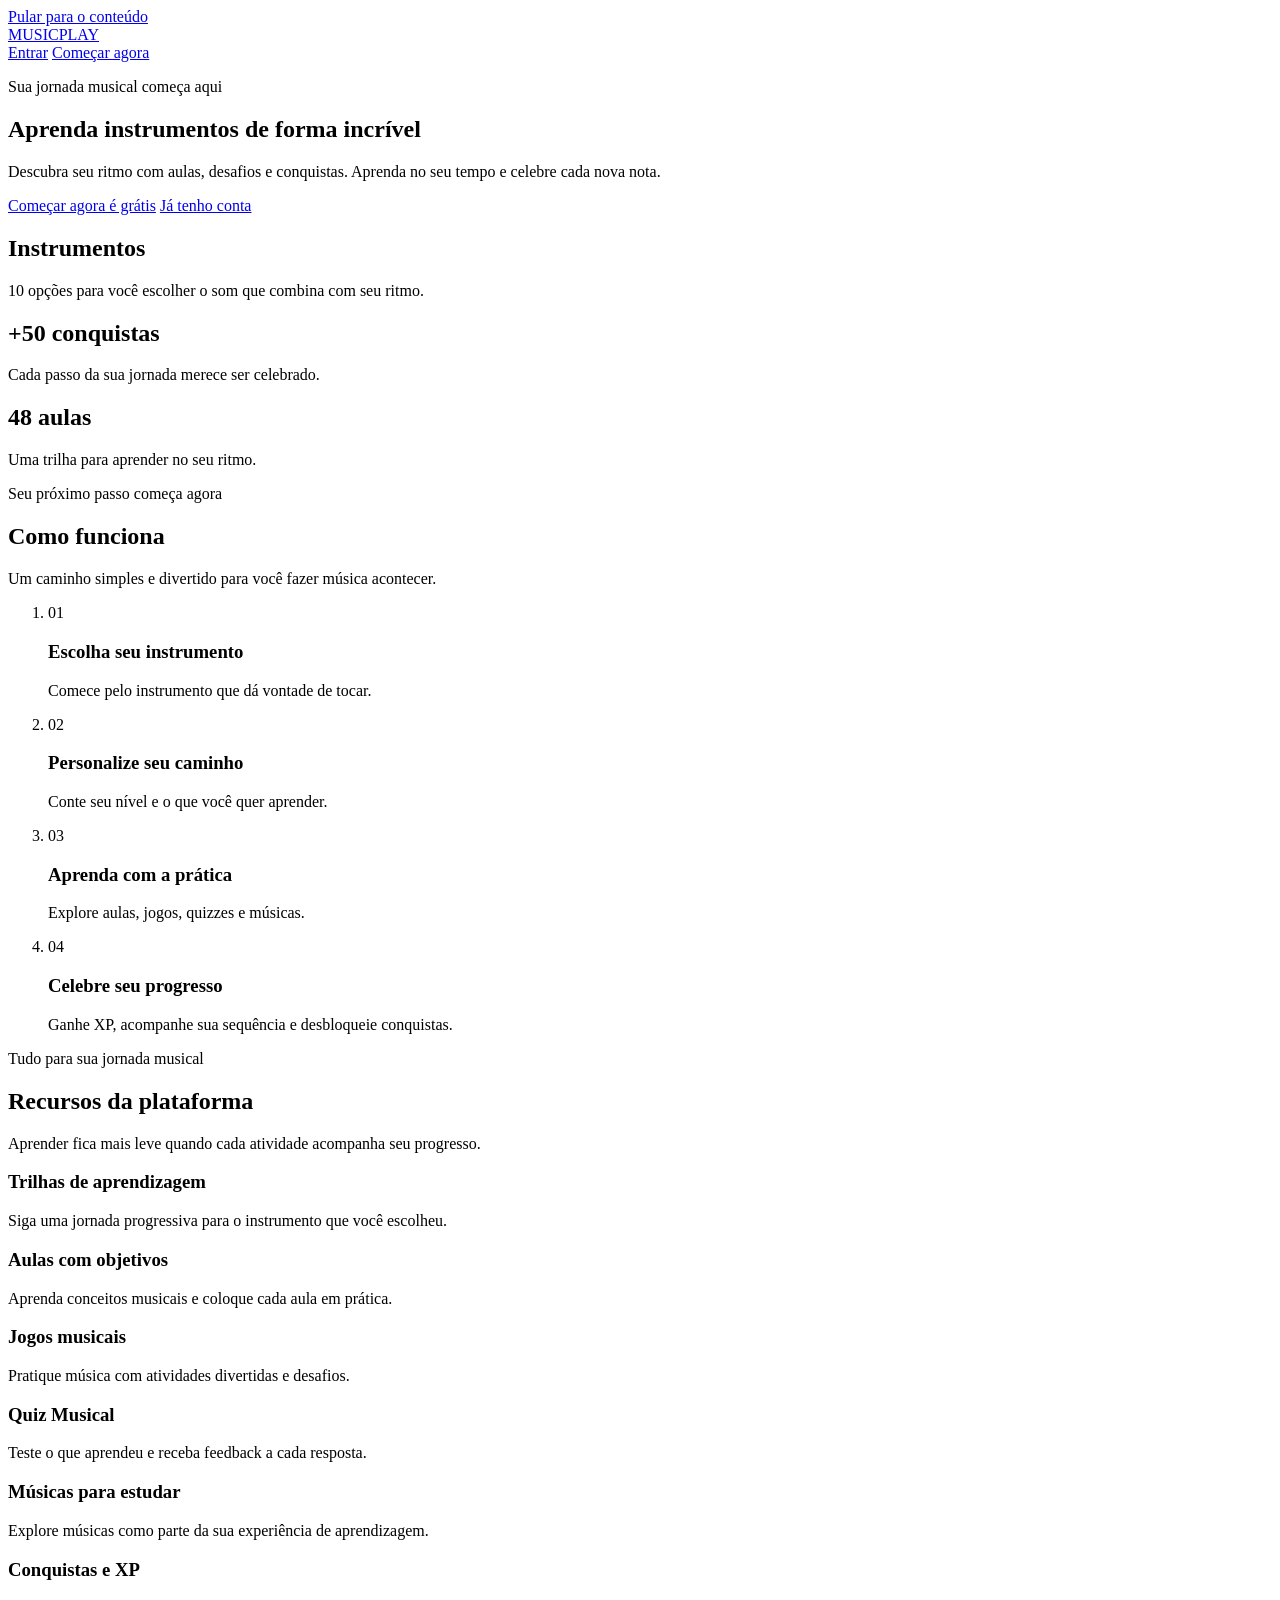
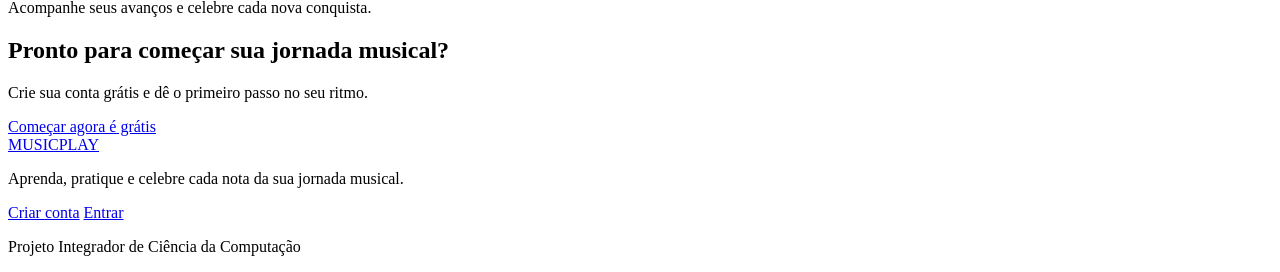
==== index.html @ 396ac292 "feat(html): add landing, signup and login pages" ====
<!doctype html>
<html lang="pt-BR">
  <head>
    <meta charset="utf-8">
    <meta name="viewport" content="width=device-width, initial-scale=1">
    <title>MUSICPLAY | Aprenda música de forma incrível</title>
    <meta
      name="description"
      content="Aprenda seu instrumento no seu ritmo com trilhas, aulas, jogos, quizzes e conquistas no MUSICPLAY."
    >
    <link rel="stylesheet" href="./css/main.css">
    <script type="module" src="./js/main.js"></script>
  </head>
  <body>
    <a class="skip-link" href="#main-content">Pular para o conteúdo</a>
    <header class="site-header">
      <div class="site-header__inner">
        <a class="brand" href="./index.html" aria-label="MUSICPLAY, página inicial">
          <span class="brand__text">MUSICPLAY</span>
        </a>
        <nav class="site-header__actions" aria-label="Acesso à conta">
          <a class="button button--secondary" href="./pages/login.html">Entrar</a>
          <a class="button button--primary" href="./pages/signup.html">Começar agora</a>
        </nav>
      </div>
    </header>

    <main id="main-content">
      <section class="hero" aria-labelledby="hero-title">
        <div class="hero__content">
          <p class="hero__badge">Sua jornada musical começa aqui</p>
          <h1 class="hero__title" id="hero-title">Aprenda instrumentos de forma incrível</h1>
          <p class="hero__description">
            Descubra seu ritmo com aulas, desafios e conquistas. Aprenda no seu tempo e celebre cada nova nota.
          </p>
          <div class="hero__actions">
            <a class="button button--primary" href="./pages/signup.html">Começar agora é grátis</a>
            <a class="button button--secondary" href="./pages/login.html">Já tenho conta</a>
          </div>
        </div>
      </section>

      <section class="highlights" aria-label="Destaques da plataforma">
        <div class="highlights__grid">
          <article class="highlight-card">
            <h2 class="highlight-card__value">Instrumentos</h2>
            <p class="highlight-card__description">10 opções para você escolher o som que combina com seu ritmo.</p>
          </article>
          <article class="highlight-card">
            <h2 class="highlight-card__value">+50 conquistas</h2>
            <p class="highlight-card__description">Cada passo da sua jornada merece ser celebrado.</p>
          </article>
          <article class="highlight-card">
            <h2 class="highlight-card__value">48 aulas</h2>
            <p class="highlight-card__description">Uma trilha para aprender no seu ritmo.</p>
          </article>
        </div>
      </section>

      <section class="how-it-works" aria-labelledby="how-it-works-title">
        <div class="section-heading">
          <p class="section-heading__eyebrow">Seu próximo passo começa agora</p>
          <h2 class="section-heading__title" id="how-it-works-title">Como funciona</h2>
          <p class="section-heading__description">
            Um caminho simples e divertido para você fazer música acontecer.
          </p>
        </div>
        <ol class="steps-list">
          <li class="step-card">
            <span class="step-card__number" aria-hidden="true">01</span>
            <h3 class="step-card__title">Escolha seu instrumento</h3>
            <p class="step-card__description">Comece pelo instrumento que dá vontade de tocar.</p>
          </li>
          <li class="step-card">
            <span class="step-card__number" aria-hidden="true">02</span>
            <h3 class="step-card__title">Personalize seu caminho</h3>
            <p class="step-card__description">Conte seu nível e o que você quer aprender.</p>
          </li>
          <li class="step-card">
            <span class="step-card__number" aria-hidden="true">03</span>
            <h3 class="step-card__title">Aprenda com a prática</h3>
            <p class="step-card__description">Explore aulas, jogos, quizzes e músicas.</p>
          </li>
          <li class="step-card">
            <span class="step-card__number" aria-hidden="true">04</span>
            <h3 class="step-card__title">Celebre seu progresso</h3>
            <p class="step-card__description">Ganhe XP, acompanhe sua sequência e desbloqueie conquistas.</p>
          </li>
        </ol>
      </section>

      <section class="platform-features" aria-labelledby="platform-features-title">
        <div class="section-heading">
          <p class="section-heading__eyebrow">Tudo para sua jornada musical</p>
          <h2 class="section-heading__title" id="platform-features-title">Recursos da plataforma</h2>
          <p class="section-heading__description">
            Aprender fica mais leve quando cada atividade acompanha seu progresso.
          </p>
        </div>
        <div class="feature-grid">
          <article class="feature-card">
            <h3 class="feature-card__title">Trilhas de aprendizagem</h3>
            <p class="feature-card__description">Siga uma jornada progressiva para o instrumento que você escolheu.</p>
          </article>
          <article class="feature-card">
            <h3 class="feature-card__title">Aulas com objetivos</h3>
            <p class="feature-card__description">Aprenda conceitos musicais e coloque cada aula em prática.</p>
          </article>
          <article class="feature-card">
            <h3 class="feature-card__title">Jogos musicais</h3>
            <p class="feature-card__description">Pratique música com atividades divertidas e desafios.</p>
          </article>
          <article class="feature-card">
            <h3 class="feature-card__title">Quiz Musical</h3>
            <p class="feature-card__description">Teste o que aprendeu e receba feedback a cada resposta.</p>
          </article>
          <article class="feature-card">
            <h3 class="feature-card__title">Músicas para estudar</h3>
            <p class="feature-card__description">Explore músicas como parte da sua experiência de aprendizagem.</p>
          </article>
          <article class="feature-card">
            <h3 class="feature-card__title">Conquistas e XP</h3>
            <p class="feature-card__description">Acompanhe seus avanços e celebre cada nova conquista.</p>
          </article>
        </div>
      </section>

      <section class="final-cta" aria-labelledby="final-cta-title">
        <div class="final-cta__content">
          <h2 class="final-cta__title" id="final-cta-title">Pronto para começar sua jornada musical?</h2>
          <p class="final-cta__description">Crie sua conta grátis e dê o primeiro passo no seu ritmo.</p>
          <a class="button button--primary" href="./pages/signup.html">Começar agora é grátis</a>
        </div>
      </section>
    </main>

    <footer class="site-footer">
      <div class="site-footer__inner">
        <a class="brand brand--footer" href="./index.html" aria-label="MUSICPLAY, página inicial">
          <span class="brand__text">MUSICPLAY</span>
        </a>
        <p class="site-footer__text">Aprenda, pratique e celebre cada nota da sua jornada musical.</p>
        <nav class="site-footer__links" aria-label="Links de acesso">
          <a href="./pages/signup.html">Criar conta</a>
          <a href="./pages/login.html">Entrar</a>
        </nav>
        <p class="site-footer__credit">Projeto Integrador de Ciência da Computação</p>
      </div>
    </footer>

    <div class="app-feedback" data-app-feedback role="status" aria-live="polite" aria-atomic="true"></div>
    <div
      class="toast-region"
      data-toast-container
      role="status"
      aria-live="polite"
      aria-relevant="additions text"
    ></div>
  </body>
</html>
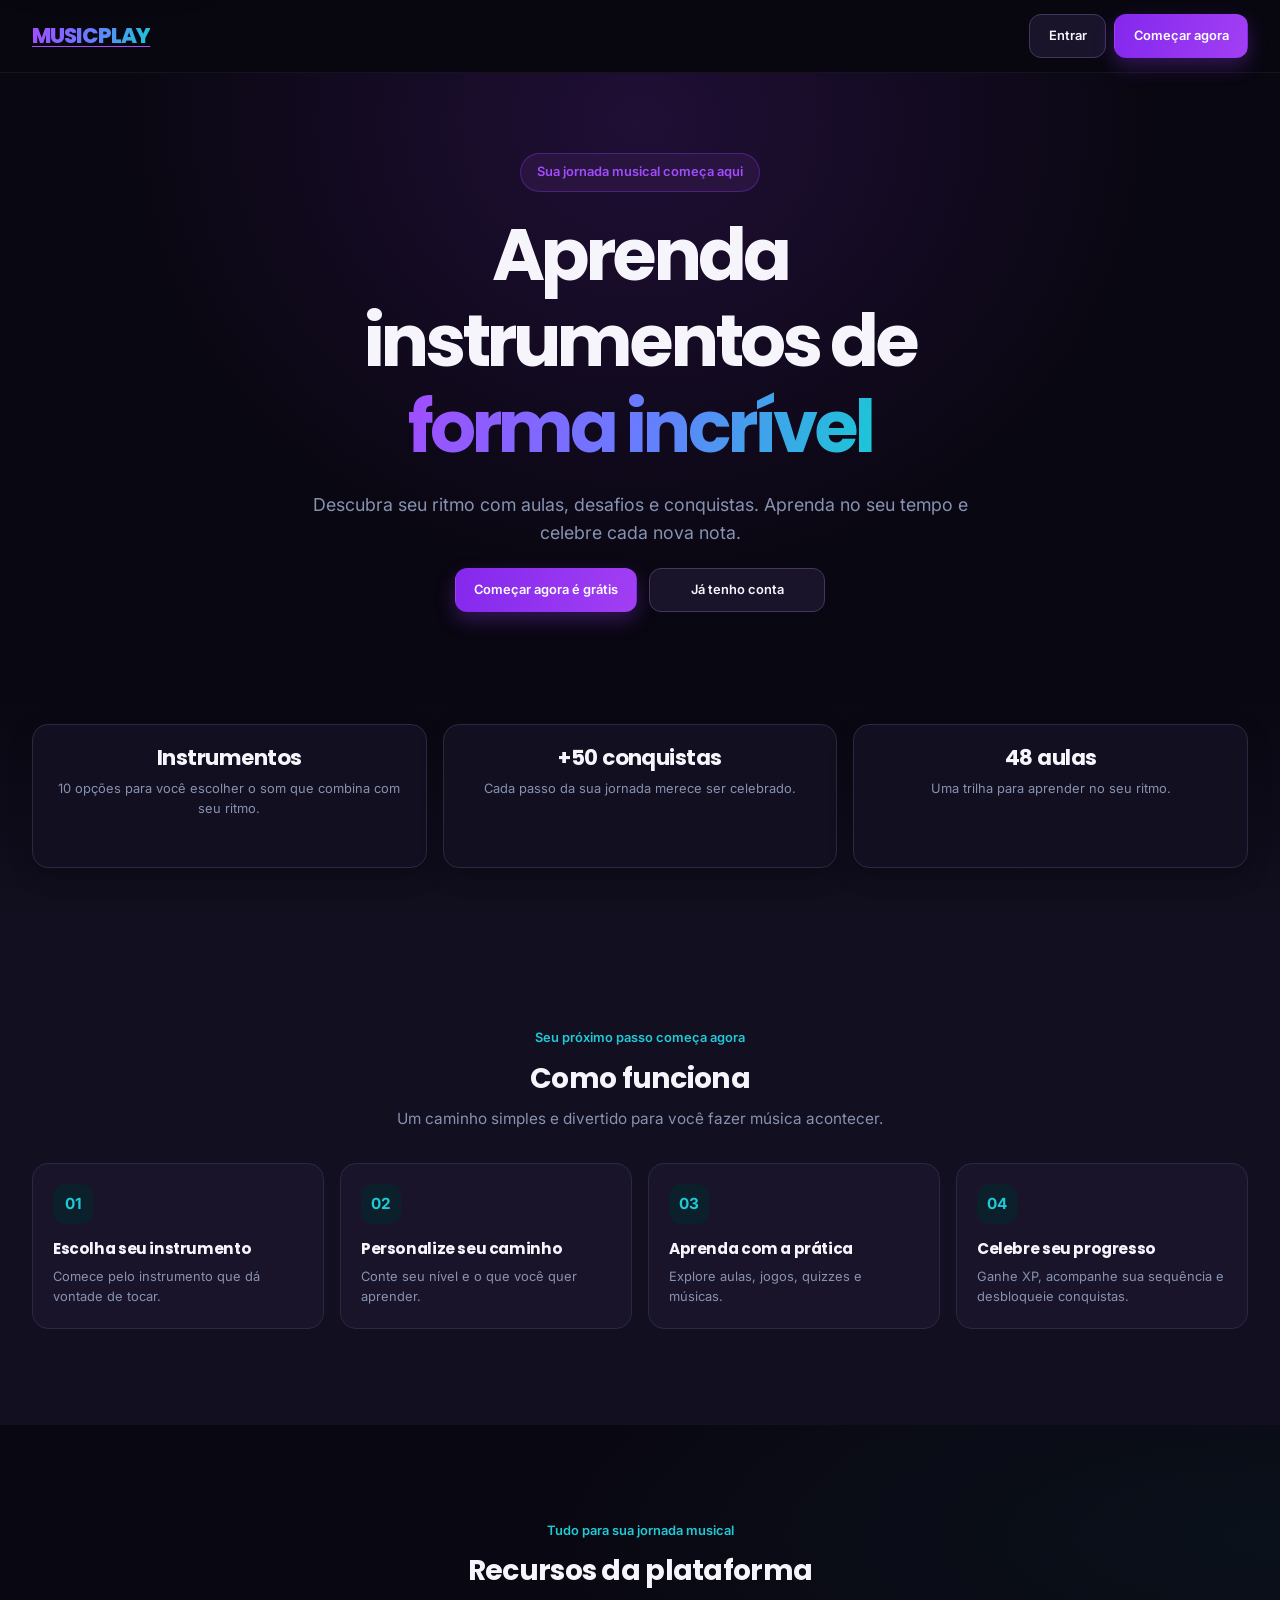
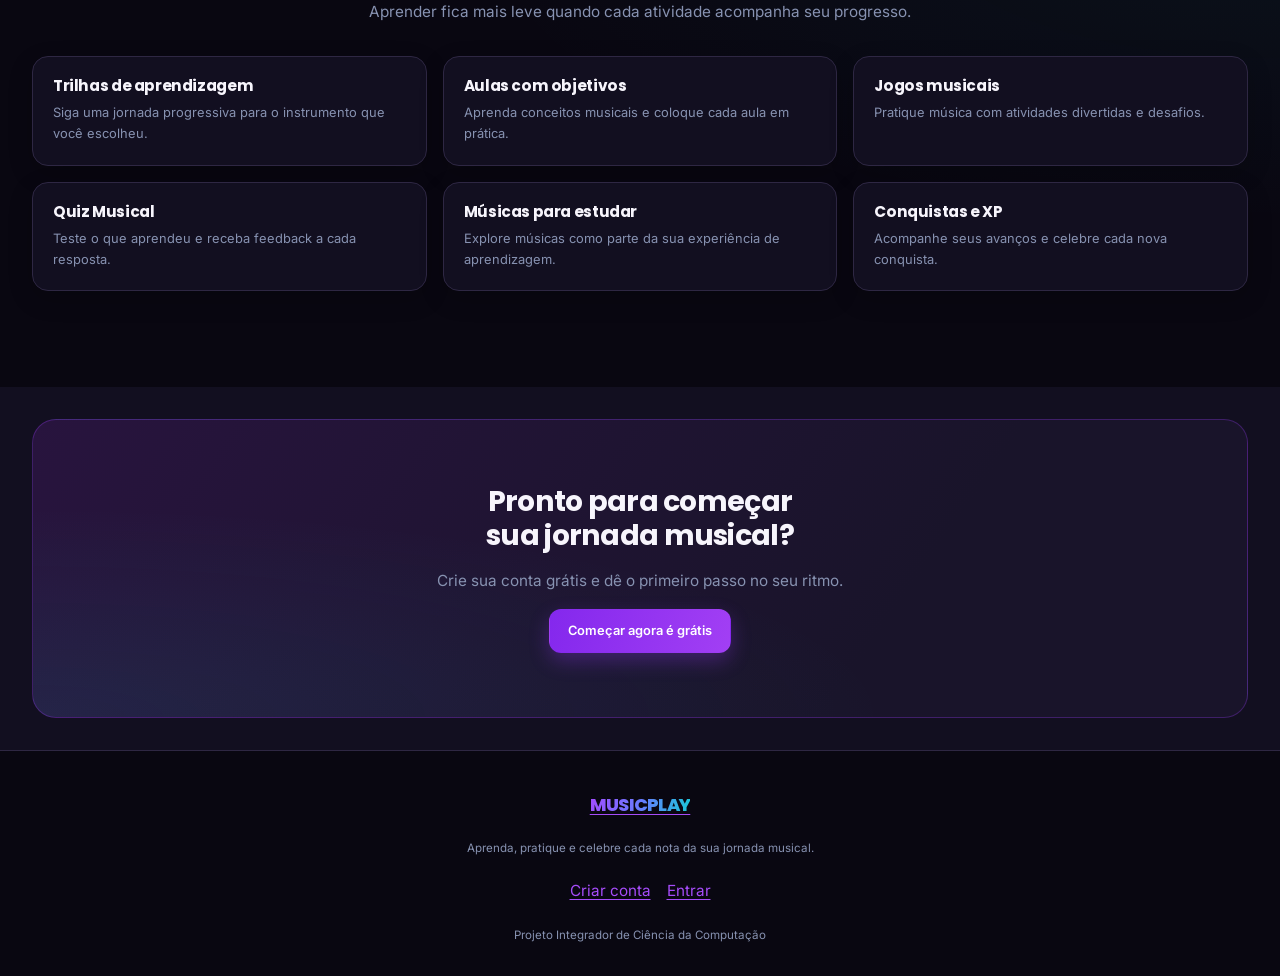
==== commit 017ecafb: "feat(css): style landing and authentication pages" ====
--- a/index.html
+++ b/index.html
@@ -29,7 +29,7 @@
       <section class="hero" aria-labelledby="hero-title">
         <div class="hero__content">
           <p class="hero__badge">Sua jornada musical começa aqui</p>
-          <h1 class="hero__title" id="hero-title">Aprenda instrumentos de forma incrível</h1>
+          <h1 class="hero__title" id="hero-title">Aprenda instrumentos de <span class="hero__title-accent">forma incrível</span></h1>
           <p class="hero__description">
             Descubra seu ritmo com aulas, desafios e conquistas. Aprenda no seu tempo e celebre cada nova nota.
           </p>
--- a/css/main.css
+++ b/css/main.css
@@ -0,0 +1,33 @@
+@import url("./base/tokens.css");
+@import url("./base/reset.css");
+@import url("./base/typography.css");
+@import url("./base/utilities.css");
+
+@import url("./layout/container.css");
+@import url("./layout/grid.css");
+@import url("./layout/app-shell.css");
+@import url("./layout/sidebar.css");
+@import url("./layout/bottom-nav.css");
+
+@import url("./components/button.css");
+@import url("./components/card.css");
+@import url("./components/form.css");
+@import url("./components/badge.css");
+@import url("./components/progress.css");
+@import url("./components/stat-card.css");
+@import url("./components/lesson-item.css");
+@import url("./components/quiz-option.css");
+@import url("./components/calendar.css");
+@import url("./components/toast.css");
+
+@import url("./pages/landing.css");
+@import url("./pages/auth.css");
+@import url("./pages/onboarding.css");
+@import url("./pages/dashboard.css");
+@import url("./pages/learn.css");
+@import url("./pages/lesson.css");
+@import url("./pages/games.css");
+@import url("./pages/quiz.css");
+@import url("./pages/songs.css");
+@import url("./pages/achievements.css");
+@import url("./pages/profile.css");
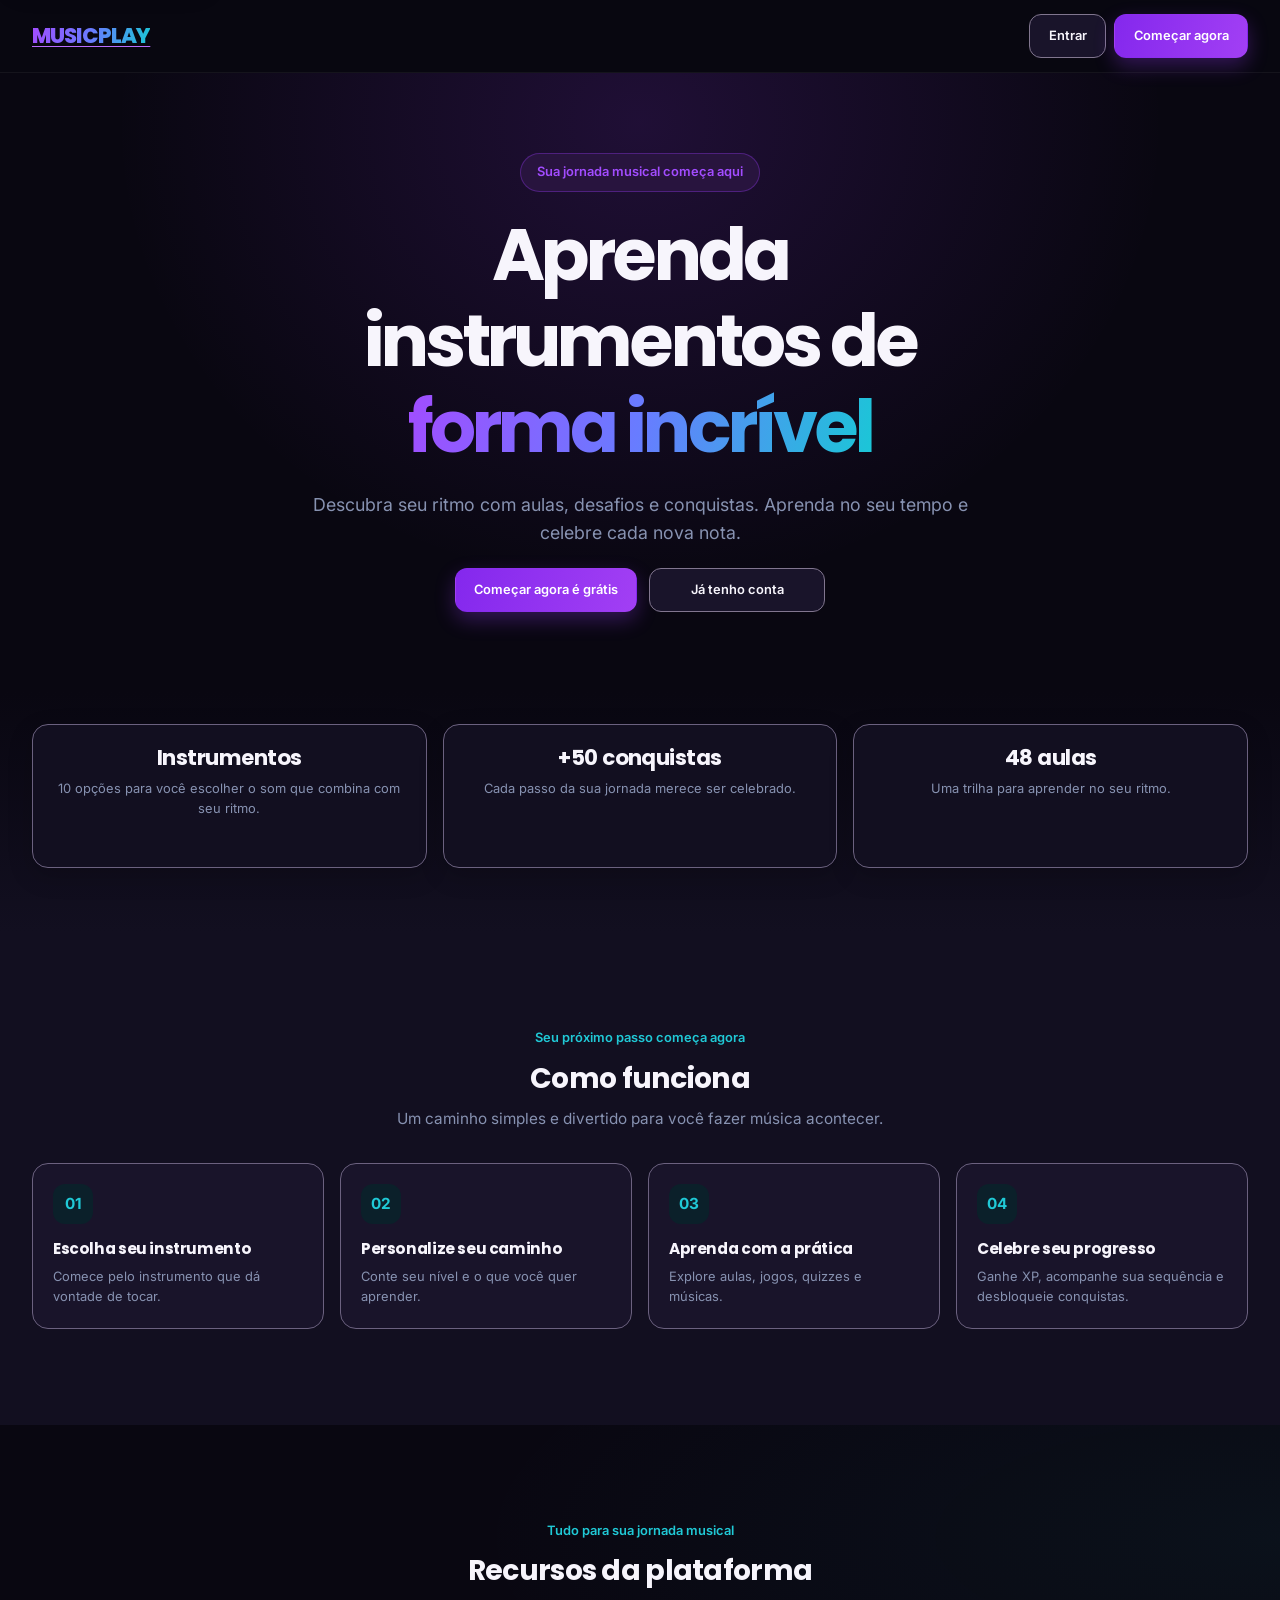
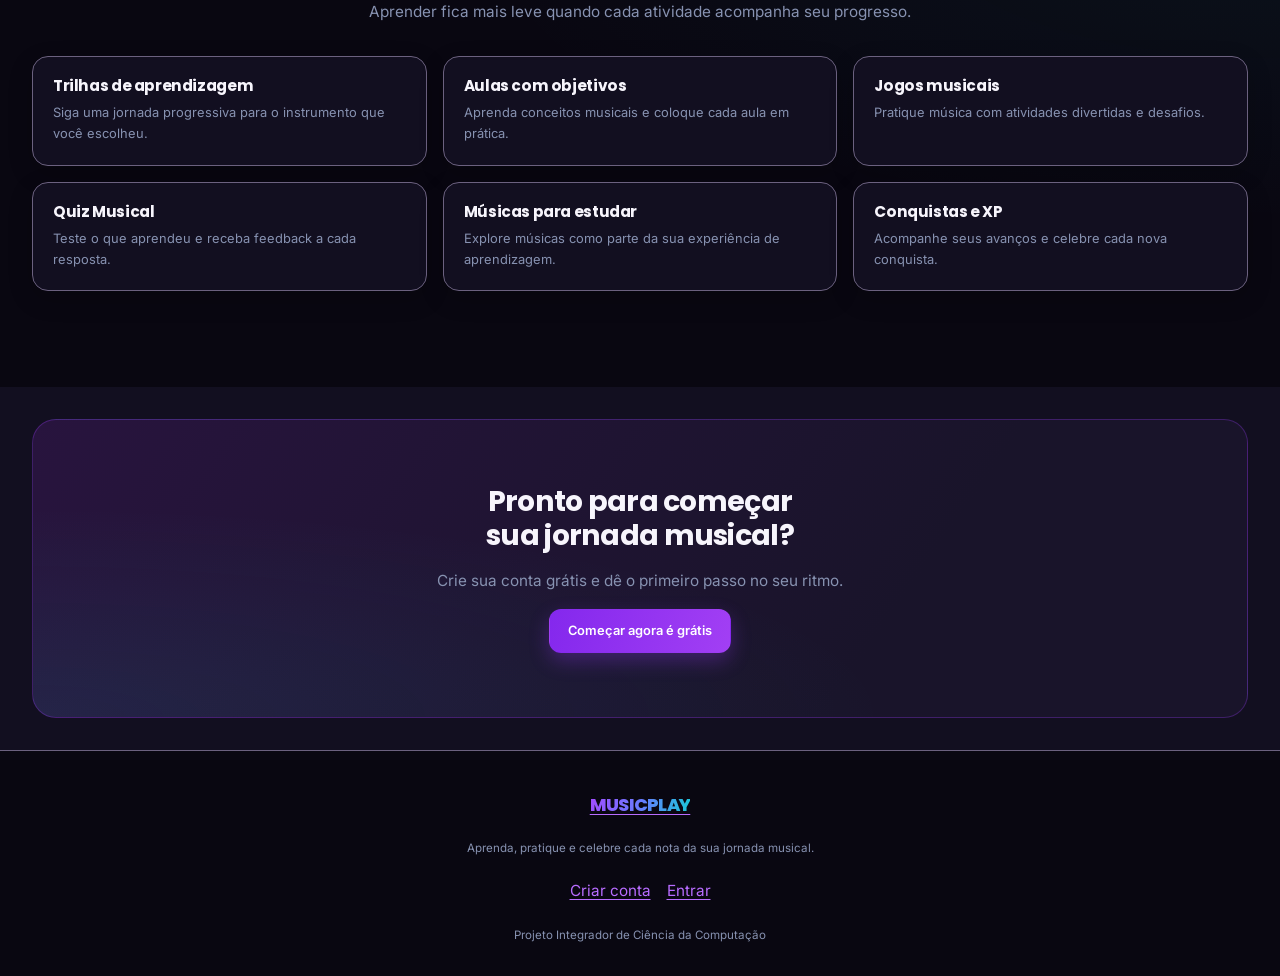
==== commit f7fc7efa: "fix(a11y): improve keyboard support and WCAG contrast" ====
--- a/index.html
+++ b/index.html
@@ -11,7 +11,7 @@
     <link rel="stylesheet" href="./css/main.css">
     <script type="module" src="./js/main.js"></script>
   </head>
-  <body>
+  <body data-page="landing">
     <a class="skip-link" href="#main-content">Pular para o conteúdo</a>
     <header class="site-header">
       <div class="site-header__inner">
@@ -25,7 +25,7 @@
       </div>
     </header>
 
-    <main id="main-content">
+    <main id="main-content" tabindex="-1">
       <section class="hero" aria-labelledby="hero-title">
         <div class="hero__content">
           <p class="hero__badge">Sua jornada musical começa aqui</p>
